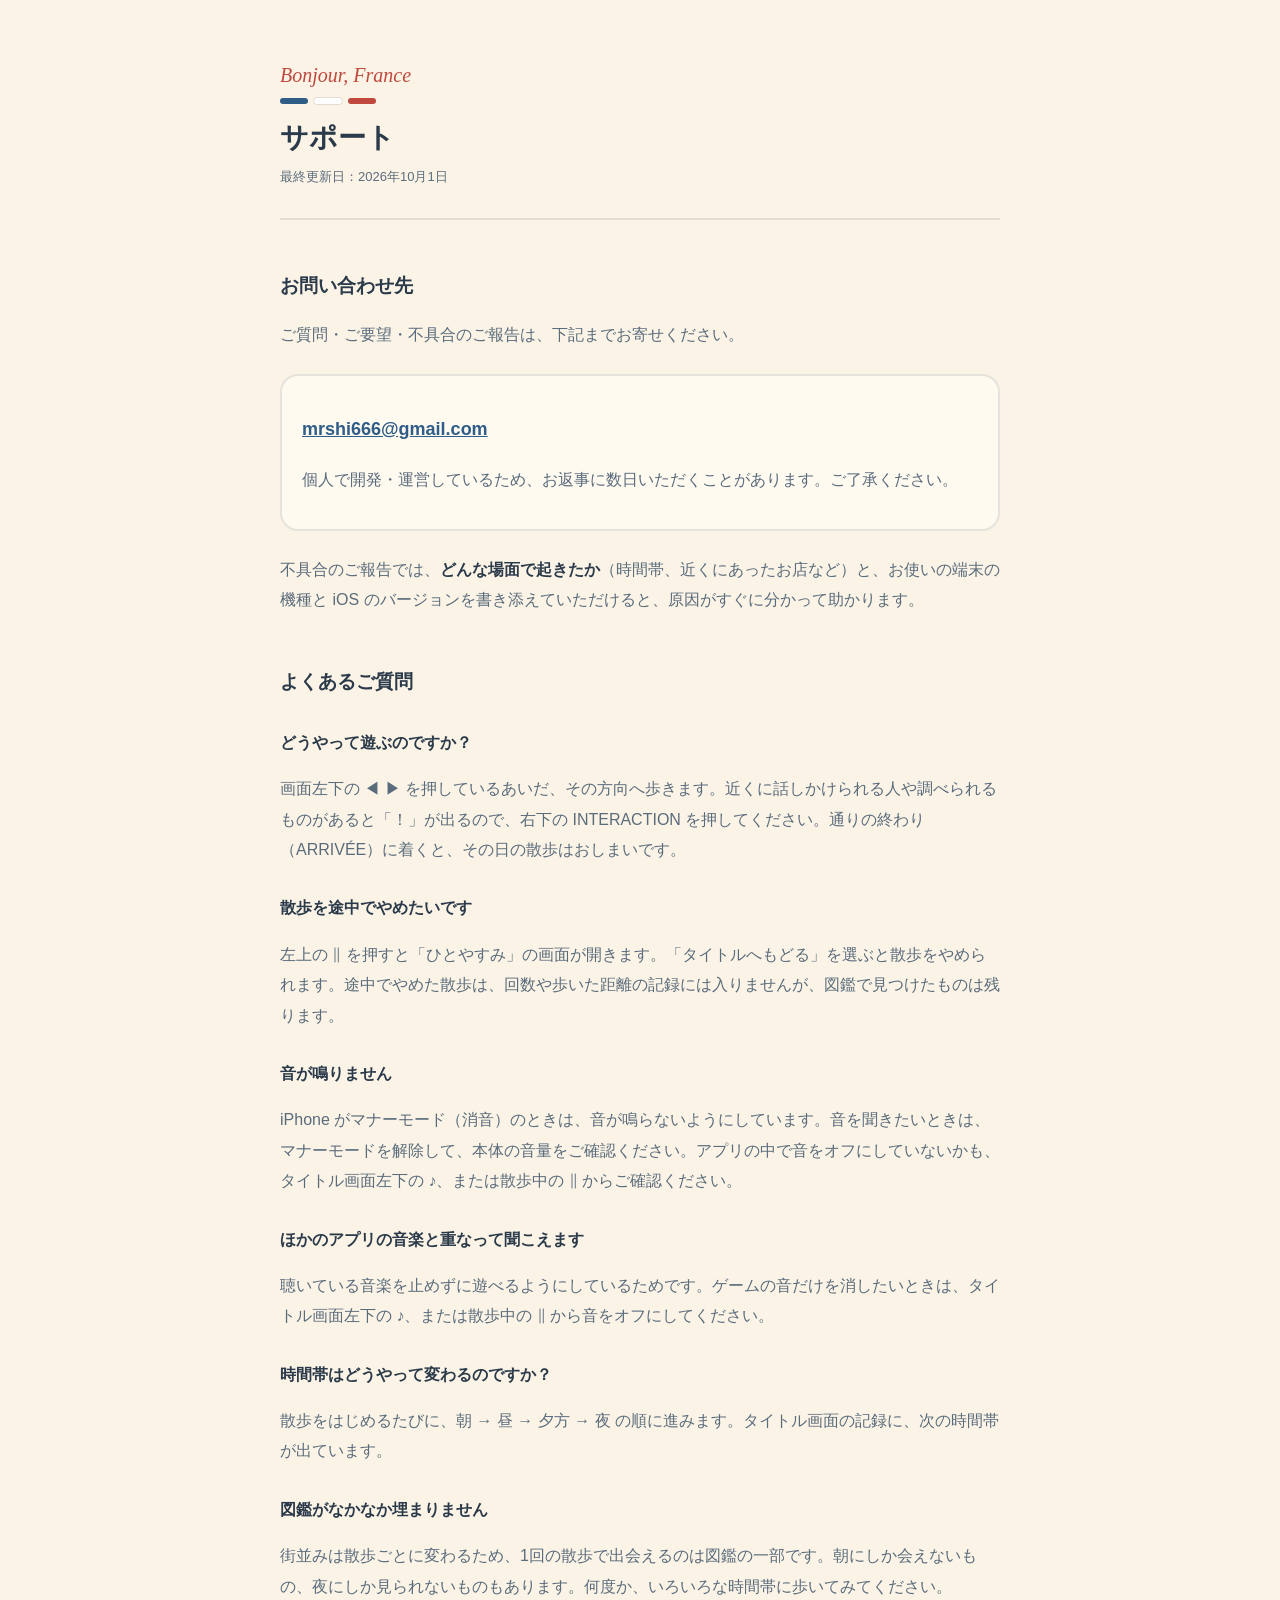
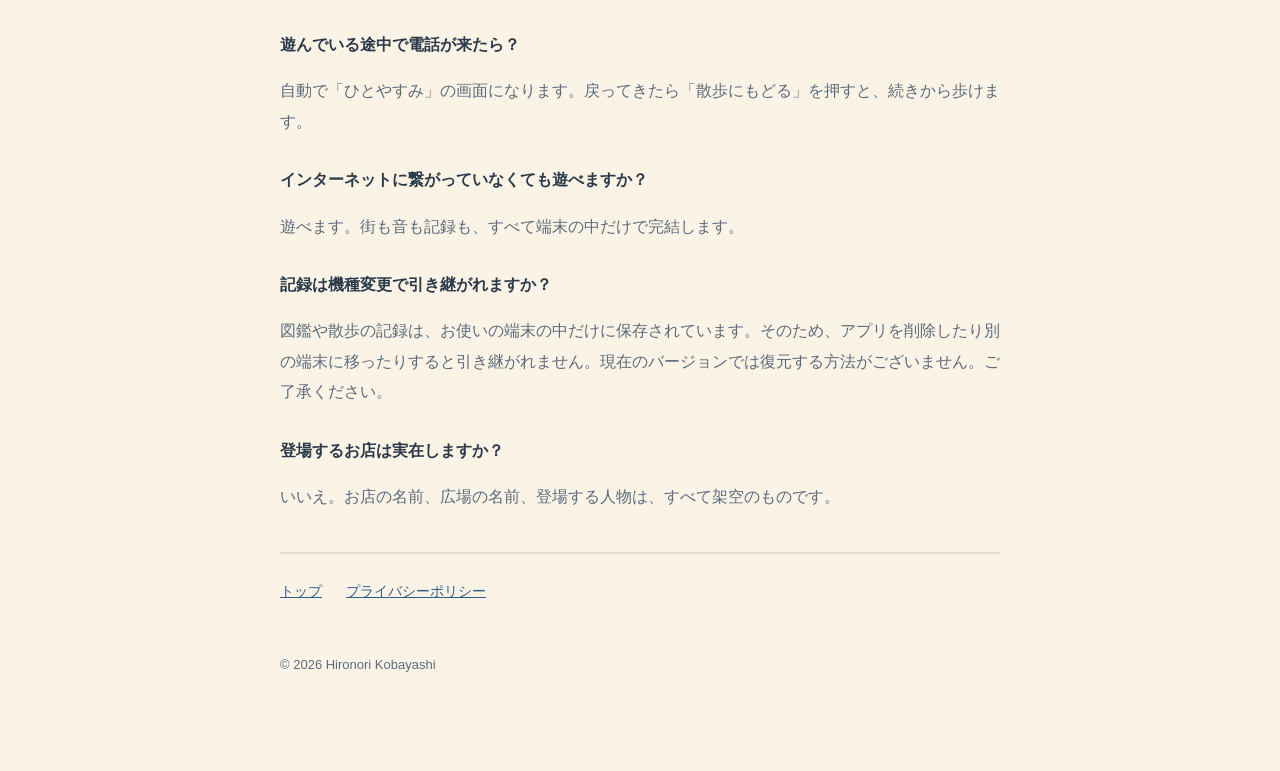
==== support.html @ 3cf8dd7e "Bonjour, France support site" ====
<!doctype html>
<html lang="ja">
<head>
<meta charset="utf-8">
<meta name="viewport" content="width=device-width, initial-scale=1">
<title>サポート | Bonjour, France</title>
<meta name="description" content="Bonjour, France のお問い合わせ先と、よくあるご質問。">
<link rel="stylesheet" href="style.css">
</head>
<body><div class="wrap">
<header>
<p class="eyebrow">Bonjour, France</p>
<div class="tricolor"><span></span><span></span><span></span></div>
<h1>サポート</h1>
<p class="updated">最終更新日：2026年10月1日</p>
</header>

<h2>お問い合わせ先</h2>
<p>ご質問・ご要望・不具合のご報告は、下記までお寄せください。</p>
<div class="card">
<p class="mail"><a href="mailto:mrshi666@gmail.com">mrshi666@gmail.com</a></p>
<p>個人で開発・運営しているため、お返事に数日いただくことがあります。ご了承ください。</p>
</div>
<p>不具合のご報告では、<strong>どんな場面で起きたか</strong>（時間帯、近くにあったお店など）と、お使いの端末の機種と iOS のバージョンを書き添えていただけると、原因がすぐに分かって助かります。</p>

<h2>よくあるご質問</h2>

<h3>どうやって遊ぶのですか？</h3>
<p>画面左下の ◀ ▶ を押しているあいだ、その方向へ歩きます。近くに話しかけられる人や調べられるものがあると「！」が出るので、右下の INTERACTION を押してください。通りの終わり（ARRIVÉE）に着くと、その日の散歩はおしまいです。</p>

<h3>散歩を途中でやめたいです</h3>
<p>左上の ‖ を押すと「ひとやすみ」の画面が開きます。「タイトルへもどる」を選ぶと散歩をやめられます。途中でやめた散歩は、回数や歩いた距離の記録には入りませんが、図鑑で見つけたものは残ります。</p>

<h3>音が鳴りません</h3>
<p>iPhone がマナーモード（消音）のときは、音が鳴らないようにしています。音を聞きたいときは、マナーモードを解除して、本体の音量をご確認ください。アプリの中で音をオフにしていないかも、タイトル画面左下の ♪、または散歩中の ‖ からご確認ください。</p>

<h3>ほかのアプリの音楽と重なって聞こえます</h3>
<p>聴いている音楽を止めずに遊べるようにしているためです。ゲームの音だけを消したいときは、タイトル画面左下の ♪、または散歩中の ‖ から音をオフにしてください。</p>

<h3>時間帯はどうやって変わるのですか？</h3>
<p>散歩をはじめるたびに、朝 → 昼 → 夕方 → 夜 の順に進みます。タイトル画面の記録に、次の時間帯が出ています。</p>

<h3>図鑑がなかなか埋まりません</h3>
<p>街並みは散歩ごとに変わるため、1回の散歩で出会えるのは図鑑の一部です。朝にしか会えないもの、夜にしか見られないものもあります。何度か、いろいろな時間帯に歩いてみてください。</p>

<h3>遊んでいる途中で電話が来たら？</h3>
<p>自動で「ひとやすみ」の画面になります。戻ってきたら「散歩にもどる」を押すと、続きから歩けます。</p>

<h3>インターネットに繋がっていなくても遊べますか？</h3>
<p>遊べます。街も音も記録も、すべて端末の中だけで完結します。</p>

<h3>記録は機種変更で引き継がれますか？</h3>
<p>図鑑や散歩の記録は、お使いの端末の中だけに保存されています。そのため、アプリを削除したり別の端末に移ったりすると引き継がれません。現在のバージョンでは復元する方法がございません。ご了承ください。</p>

<h3>登場するお店は実在しますか？</h3>
<p>いいえ。お店の名前、広場の名前、登場する人物は、すべて架空のものです。</p>

<nav>
<a href="index.html">トップ</a>
<a href="privacy.html">プライバシーポリシー</a>
</nav>

<footer>
<p>© 2026 Hironori Kobayashi</p>
</footer>
</div></body>
</html>
---- style.css ----
/* アプリ本体と同じ配色（生成りの紙・紺のインク・看板の赤・空の青）。ライト／ダーク両方を定義する。 */
:root {
  --bg: #fbf4e6; --surface: #fffaf0; --ink: #2b3a4a; --ink-sub: #5a6b7c;
  --accent: #c0483e; --blue: #2f5d88; --line: #2b3a4a1f; --link: #2f5d88;
  --band: linear-gradient(135deg, #f3e3c6, #dbe9f6);
}
@media (prefers-color-scheme: dark) {
  :root {
    --bg: #1c2633; --surface: #263445; --ink: #fbf4e6; --ink-sub: #c9d3dd;
    --accent: #e8836f; --blue: #9cc2e8; --line: #ffffff1c; --link: #f2c75c;
    --band: linear-gradient(135deg, #2c3b58, #4a3a52);
  }
}
* { box-sizing: border-box; }
body {
  margin: 0; padding: 0 20px 80px;
  background: var(--bg); color: var(--ink);
  font-family: -apple-system, BlinkMacSystemFont, "Hiragino Sans", "Noto Sans JP", sans-serif;
  line-height: 1.9; font-size: 16px;
  -webkit-text-size-adjust: 100%;
}
.wrap { max-width: 720px; margin: 0 auto; }
header { padding: 56px 0 28px; border-bottom: 2px solid var(--line); margin-bottom: 32px; }
header .eyebrow {
  color: var(--accent); font-family: Didot, "Bodoni 72", Georgia, serif; font-style: italic;
  font-size: 20px; margin: 0 0 4px;
}
.tricolor { display: flex; gap: 6px; margin: 0 0 14px; }
.tricolor span { width: 28px; height: 6px; border-radius: 3px; }
.tricolor span:nth-child(1) { background: #2f5d88; }
.tricolor span:nth-child(2) { background: #ffffff; outline: 1px solid var(--line); }
.tricolor span:nth-child(3) { background: #c0483e; }
h1 { font-size: 28px; margin: 0 0 8px; line-height: 1.4; font-weight: 800; }
h2 { font-size: 19px; margin: 40px 0 12px; padding-top: 8px; font-weight: 800; }
h3 { font-size: 16px; margin: 28px 0 6px; }
p, li { color: var(--ink-sub); }
strong { color: var(--ink); }
ul { padding-left: 1.2em; }
a { color: var(--link); }
.updated { font-size: 13px; color: var(--ink-sub); margin: 0; }
.card {
  background: var(--surface); border: 2px solid var(--line);
  border-radius: 18px; padding: 18px 20px; margin: 24px 0;
}
.hero { background: var(--band); border: none; }
.hero p { color: var(--ink); }
.mail { font-size: 18px; font-weight: 700; }
nav { margin: 40px 0 0; padding-top: 24px; border-top: 2px solid var(--line); font-size: 14px; }
nav a { margin-right: 20px; }
footer { margin-top: 48px; font-size: 13px; color: var(--ink-sub); }
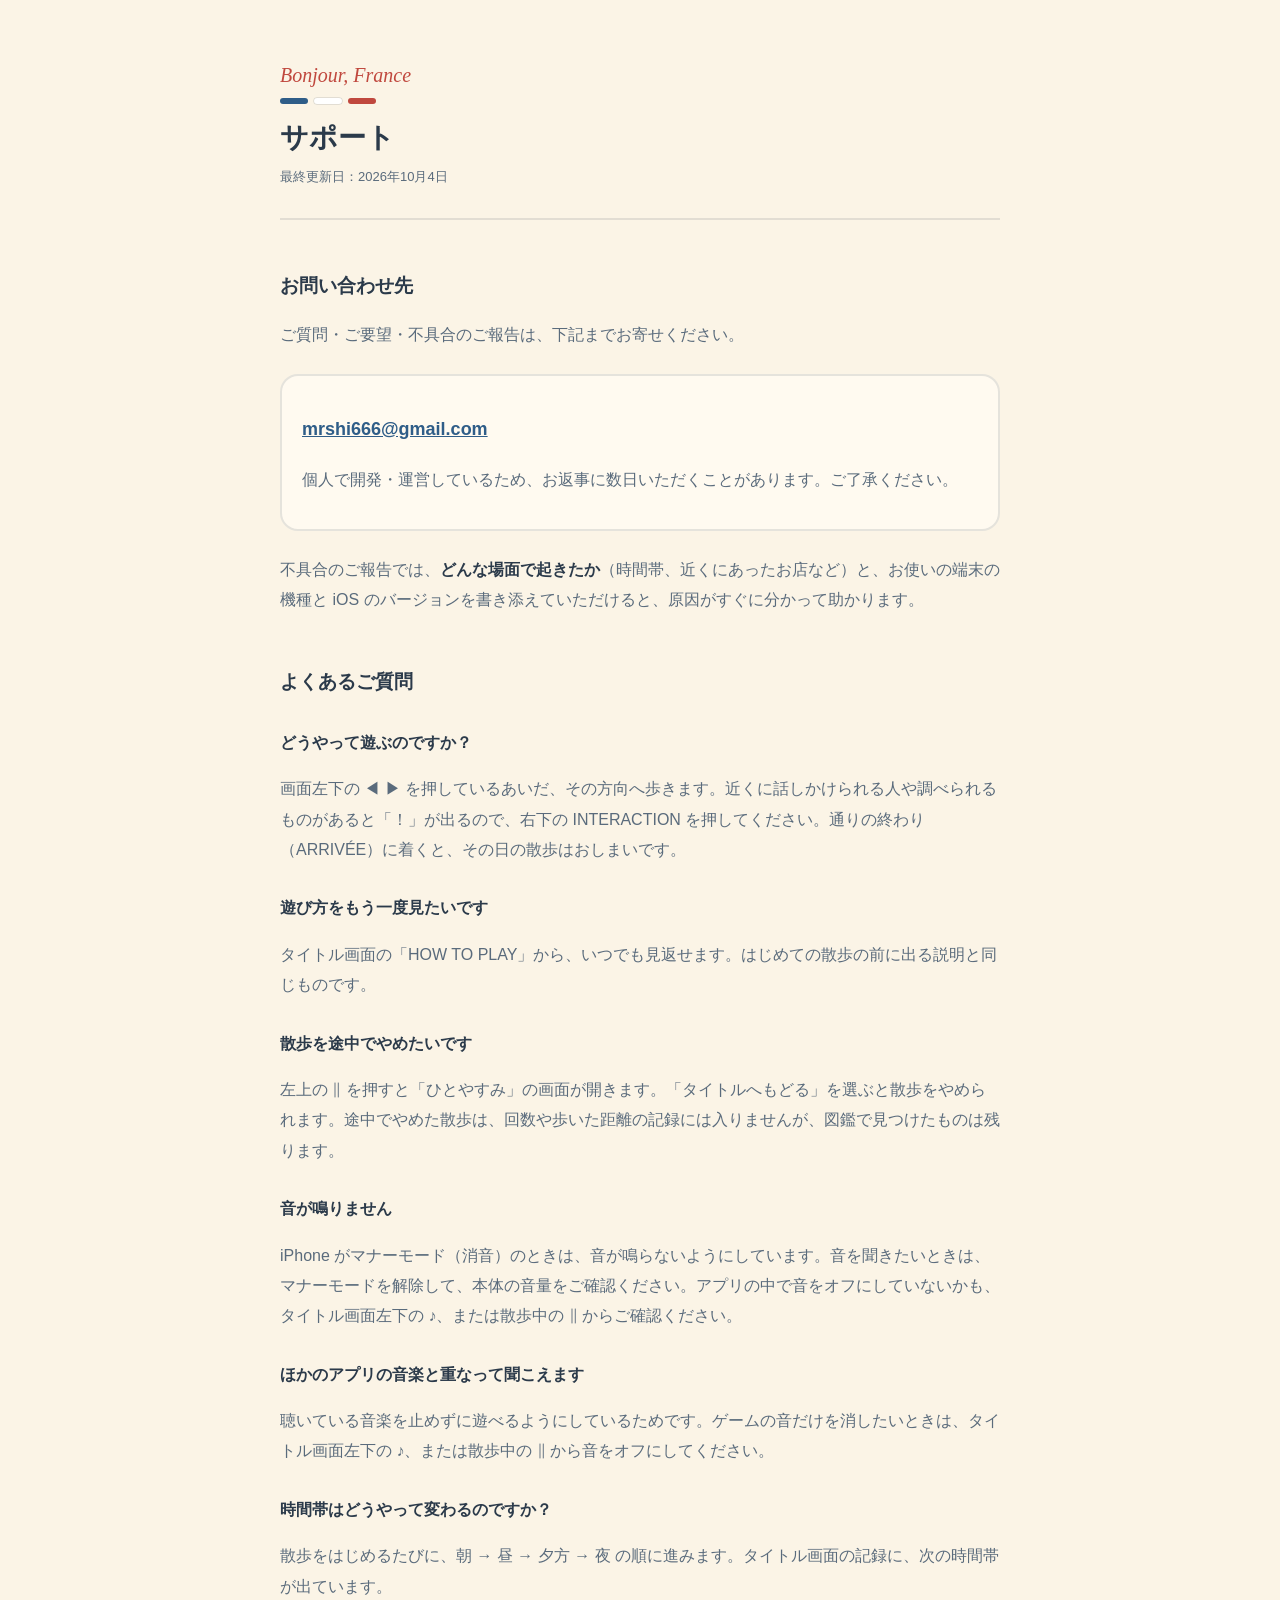
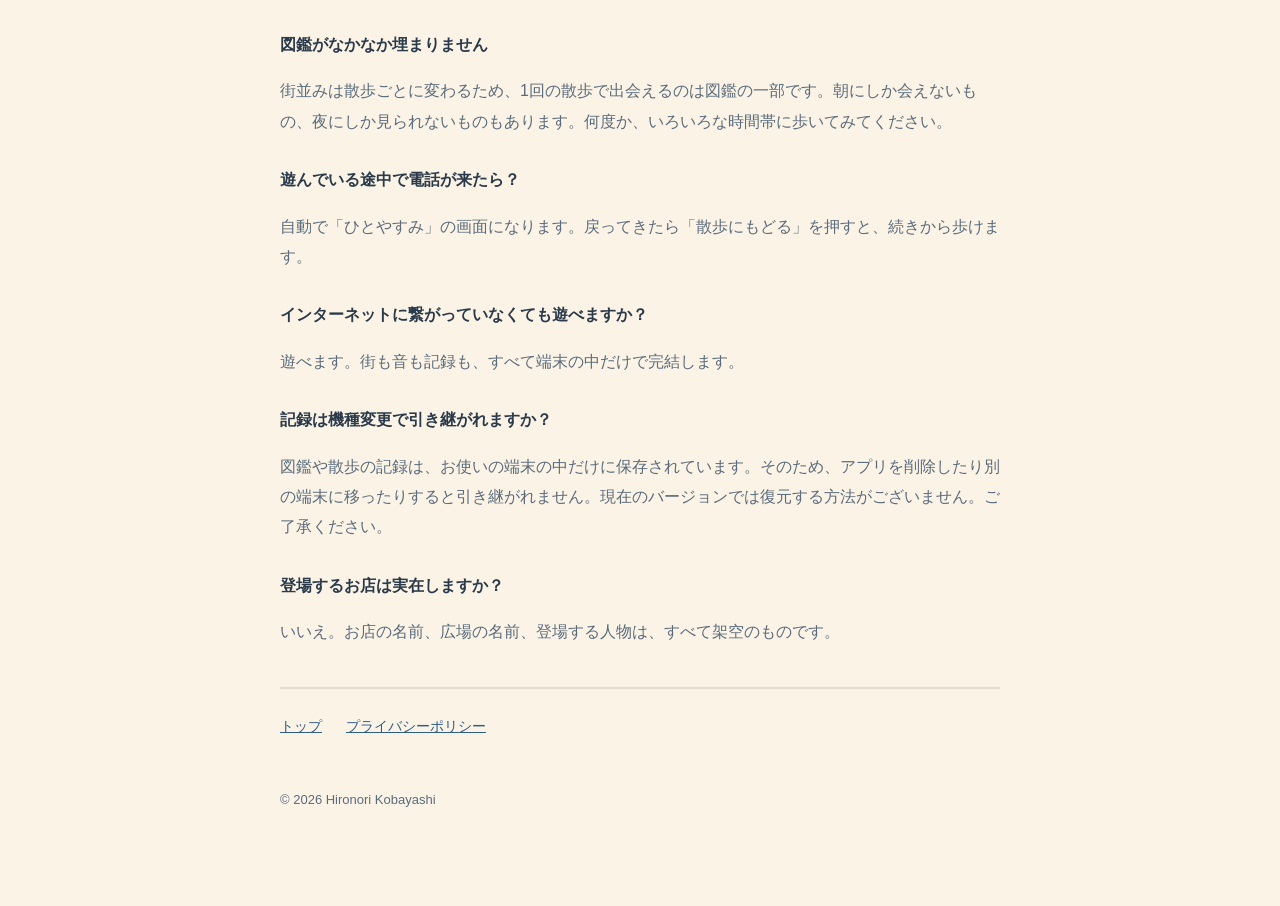
==== commit 1d054f2e: "Add how-to-play FAQ" ====
--- a/support.html
+++ b/support.html
@@ -12,7 +12,7 @@
 <p class="eyebrow">Bonjour, France</p>
 <div class="tricolor"><span></span><span></span><span></span></div>
 <h1>サポート</h1>
-<p class="updated">最終更新日：2026年10月1日</p>
+<p class="updated">最終更新日：2026年10月4日</p>
 </header>
 
 <h2>お問い合わせ先</h2>
@@ -27,6 +27,9 @@
 
 <h3>どうやって遊ぶのですか？</h3>
 <p>画面左下の ◀ ▶ を押しているあいだ、その方向へ歩きます。近くに話しかけられる人や調べられるものがあると「！」が出るので、右下の INTERACTION を押してください。通りの終わり（ARRIVÉE）に着くと、その日の散歩はおしまいです。</p>
+
+<h3>遊び方をもう一度見たいです</h3>
+<p>タイトル画面の「HOW TO PLAY」から、いつでも見返せます。はじめての散歩の前に出る説明と同じものです。</p>
 
 <h3>散歩を途中でやめたいです</h3>
 <p>左上の ‖ を押すと「ひとやすみ」の画面が開きます。「タイトルへもどる」を選ぶと散歩をやめられます。途中でやめた散歩は、回数や歩いた距離の記録には入りませんが、図鑑で見つけたものは残ります。</p>
